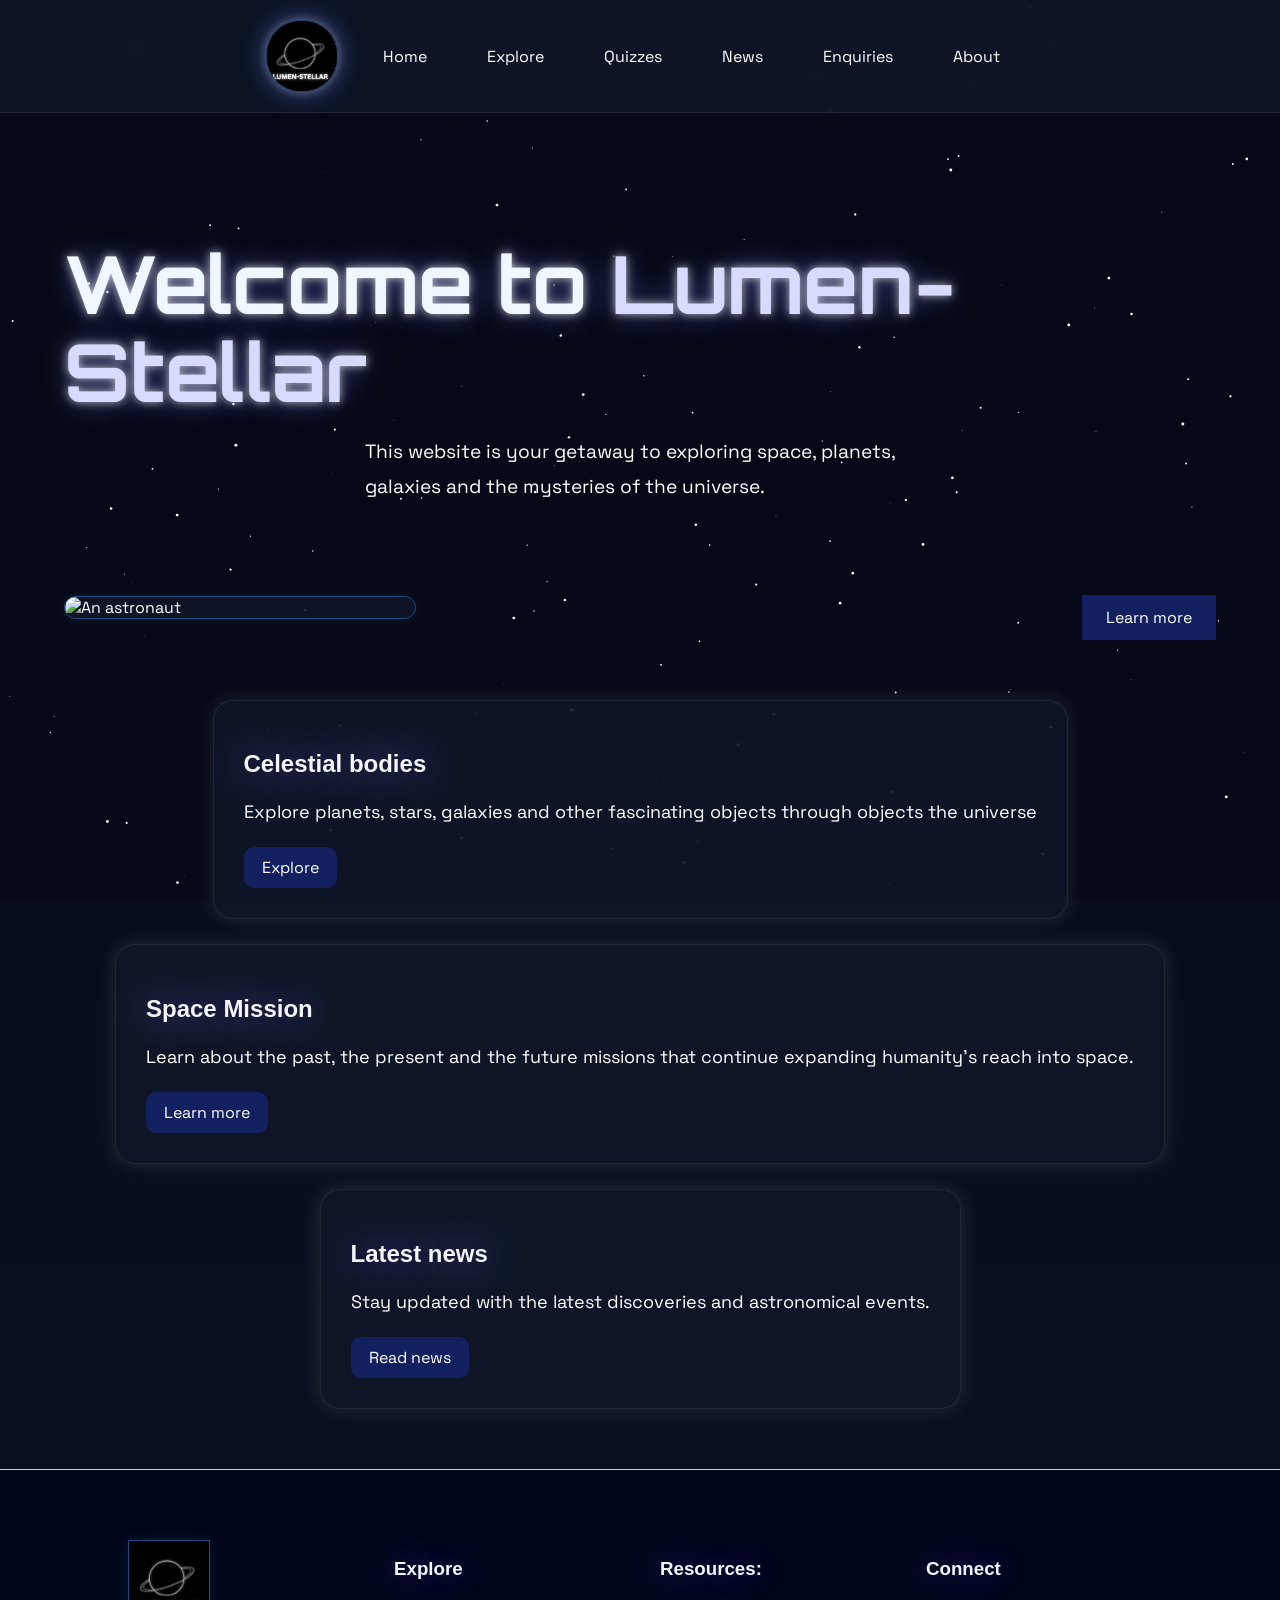
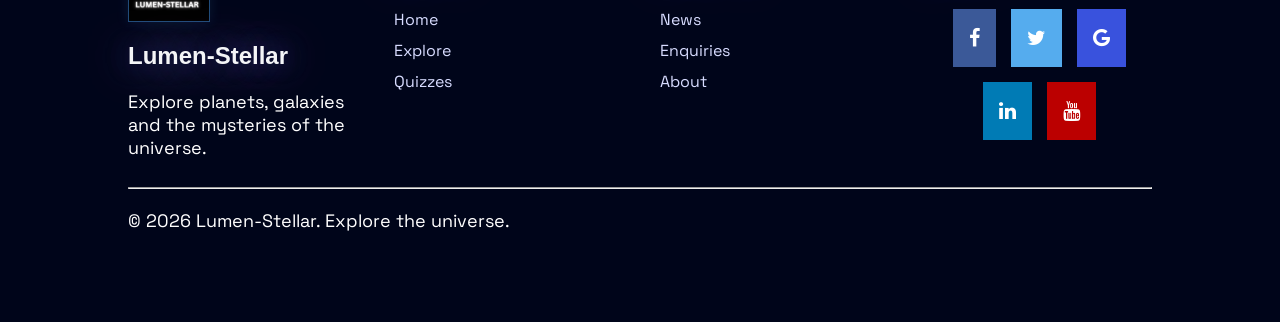
==== index.html @ 487e43a0 "Set index page for GitHub Pages" ====
<!DOCTYPE html>
<html lang="en">
<head>
  <meta charset="UTF-8">
  <meta name="viewport" content="width=device-width, initial-scale=1.0">
  <title>Space Hub</title>
    <!--SEO-->
  <meta name="description" content="Lumen Stellar is an educational astronomy website exploring galaxies, black holes, exoplanets, cosmology, astrobiology and the mysteries of the universe.">
  <meta name="keywords" content="astronomy, exoplanets, astrobiology, stars, universe, astrophysics, science education, space exploration">
  <meta name="author" content="Neo Lebea">
  <!--FOR SEARCH ENGINES-->
  <meta name="robots" content="index, follow"> 
  <!--SOCIAL MEDIA-->
  <meta property="og:title" content="Lumen Stellar">
  <meta property="og:description" content="Explore galaxies, stars, black holes, cosmology and the mysteries of the universe.">
  <meta property="og:type" content="website">
  <meta property="og:image" content="Images/LUMEN-STELLAR (1).png">
  <link rel="stylesheet" href="css.assets/infoscience.css">
  <link rel="preconnect" href="https://fonts.googleapis.com">
  <link rel="preconnect" href="https://fonts.gstatic.com crossorigin">
  <link rel="stylesheet"  href="https://fonts.googleapis.com/css2?family=Orbitron:wght@500;700&family=Space+Grotesk:wght@300;400;500;700&display=swap">
  <link rel="stylesheet" href="https://cdnjs.cloudflare.com/ajax/libs/font-awesome/4.7.0/css/font-awesome.min.css">
   <link rel="icon" type="image/png" href="Images/LUMEN-STELLAR (1).png">
</head>


<body>
  <!--ADDING STARS-->
  <canvas id="starsCanvas"></canvas>
   
<!--Navigation bar-->
  <nav>
    <div class="logo">
      <img src="Images/LUMEN-STELLAR (1).png" alt="logo">
    </div>

    <a href="index.html">Home</a>
    <a href="infoscience.html">Explore</a>
    <a href="quizzes.html">Quizzes</a>
    <a href="news.html">News</a>
    <a href="enquiries.html">Enquiries</a>
    <a href="about.html">About</a>
    
  </nav>
  <main>
    <!--WRAPPING THE HERO SECTION-->
    <div class="container2">
    <section class="hero">
      <div class="herotext">
  <h1>Welcome to <span>Lumen-Stellar</span></h1>

  <p>This website is your getaway to exploring space, 
    planets, galaxies and the mysteries of the universe.</p>
  </div>
  <div class="heroimage">
  <img src = "images/Hero-shot NASA.jpg" alt  = "An astronaut" >

  </div>

  <a href="infoscience.html" class="learnbutton">Learn more</a>

   
    </section>

<!--Grouping my work--> 
 <section class="feature-cards">
   <div class="feature-card">
    <h2>Celestial bodies</h2>
    <p>
      Explore planets, stars, galaxies and other fascinating 
      objects through objects the universe
    </p>
    <a href="infoscience.html">Explore</a>
   </div>

   <div class="feature-card">
    <h2>Space Mission</h2>
    <p>
      Learn about the past, the present and the future missions that 
      continue expanding humanity's reach into space.
    </p>
    <a href="news.html">Learn more</a>
   </div>

   <div class="feature-card">
    <h2>Latest news</h2>
    <p>
      Stay updated with the latest discoveries 
      and astronomical events.
    </p>
    <a href="news.html">Read news</a>
   </div>

 </section>
<!--THE BUTTONS END HERE!-->

</main>

    <footer>
      <div class="footer-grid">
        <div class="footer-brand">
          <img src="Images/LUMEN-STELLAR (1).png" alt="logo">
          <h2>Lumen-Stellar</h2>
          <p>
            Explore planets, galaxies and the mysteries of the universe.
          </p>
        </div>
        <div class="footer-links">
          <h3>Explore</h3>
            <a href="index.html">Home</a>
            <a href="infoscience.html">Explore</a>
            <a href="quizzes.html">Quizzes</a>
        </div>

        <div class="footer-links" >
          <h3>Resources:</h3>
           <a href="news.html">News</a>
           <a href="enquiries.html">Enquiries</a>
           <a href="about.html">About</a>
        </div>

        <div class="footer-links">
         <h3>Connect</h3>
         <div class="iconbar">
           <a href="#" class="facebook"><i class="fa fa-facebook"></i></a>
           <a href="#" class="twitter"><i class="fa fa-twitter"></i></a>
           <a href="#" class="google"><i class="fa fa-google"></i></a>
           <a href="#" class="linkedin"><i class="fa fa-linkedin"></i></a>
           <a href="#" class="youtube"><i class="fa fa-youtube"></i></a>
         </div>
        </div>
      </div>
      <hr>
    <p class="copyright">© 2026 Lumen-Stellar. Explore the universe.</p>
  </footer>

<!--ADDING THE JAVASCRIPT FOR THE STARS-->
<script>
const canvas = document.getElementById("starsCanvas");
const ctx = canvas.getContext("2d");

canvas.width = window.innerWidth;
canvas.height = window.innerHeight;

let stars = [];

const STAR_COUNT = 200;

//CREATING THE STARS
 for (let i = 0;i < STAR_COUNT; i++) {
  stars.push({
    x:Math.random()* canvas.width,
    y:Math.random()*canvas.height,
    radius:Math.random()*1.5,
    speed:Math.random()*0.5 + 0.2
  })
 }
 function animate(){
  ctx.clearRect(0,0, canvas.width, canvas.height);

  ctx.fillStyle = "white";

  for (let i = 0; i < stars.length;i++){
    let s = stars[i];

    ctx.beginPath();
    ctx.arc(s.x,s.y, s.radius,0, Math.PI * 2);
    ctx.fill();


 s.y += s.speed;
  if (s.y > canvas.height) {
    s.y = 0;
    s.x = Math.random() * canvas.width;
  } 
} 
 requestAnimationFrame(animate);
}
 animate();
 //
 window.addEventListener("resize", () => {
  canvas.width = window.innerWidth;
  canvas.height = window.innerHeight;
 });
</script> 
</body>
</html>
---- css.assets/infoscience.css ----
body {
  background-color: #050816;
  background-image: linear-gradient(180deg, #050816, #091224);
  color: white;
  margin: 0;
  padding: 0;
  font-family:'Space Grotesk', sans-serif;
}
.logo img{
  width:70px;
  height: 70px;
  border-radius: 48%;
  object-fit: cover;
  box-shadow: 0 0 10px rgba(255,255,255,0.3),
  0 0 25px rgba(120,140,255,0.5);

}
/*fOR THE QUIZ*/
/*title*/
.quiz-hero{
  max-width: 1100px;
  margin: 2.5rem auto;
  padding: 1.6rem;
  text-align: center;
}
.quiz-hero h1{
  font-size: 2.4rem;
  margin: 0 0 0.4rem;
}
.quiz-hero p{
 margin: 0;
 color: var(--muted-2);
}

 /*the wrapper*/
 .quiz-section{
  padding: 1.5rem 1rem 3rem;
 }

 .quiz-wrapper{
  max-width: 820px;
  margin: 1.2rem auto 2rem;
  padding: 2rem;
  background: var(--wrapper-bg);
  border-radius: 14px;
  box-shadow: 0 12px 40px rgba(0, 0, 0, 0.65);
  border:1 px solid var(--glass-border);
 }

 /*meta line*/
 .quiz-meta{
  color: rgba(255, 255, 255, 0.6);
  font-size: 0.9rem;
  margin-bottom: 1rem;
 }

 /*Inner card*/
 .quiz-card{
  background: var(--card-bg);
  padding: 2rem;
  border-radius: 10px;
  border: 1px solid rgba(255, 255, 255, 0.02);
 }
 
 /*question*/
 .quiz-question{
  color: var(--muted);
  font-size: 1.25rem;
  margin: 0 0 1rem;
  font-weight: 600;
 }

 /*Options*/
 .options{
  list-style:none;
  padding: 0;
  margin: 0 0 1.2rem;
 }
 .options li{
  margin: 0.6rem 0;
 }

 .options label{
  color: rgba(255,255,255,0.9);
  cursor: pointer;
  font-size: 1rem;
 }

 .options input[type = "radio"]{
  margin-right: 0.7rem;
  accent-color: var(--accent);
 }
 /*Button*/
 .quiz-actions{
  display: flex;
  justify-content: space-between;
  gap: 1rem;
  align-items: center;
  margin-top: 0.8rem;
 }
.btn{
  padding: 0.6rem 1rem;
  border-radius: 8px;
  border: none;
  cursor: pointer;
  font-weight: 600;
}
.btn-secondary{
  background: transparent;
  color: rgba(255, 255, 255, 0.9);
  padding: 0.5rem 0.9rem;


}


/*For my images to fit the any type of screen*/
img{
  max-width: 100%;
  height: auto;
  display: block;

}
html, body{
 overflow-x:hidden;
}

/*For my paragraphs(p)*/
p{
 margin:20px auto;
 font-family: "Space Grotesk", sans-serif;
 font-size: large;
}


/*For my unordered lists and ordered lists*/
ul{
 width:80%;
 padding:4px;
 background-color:rgba(15, 23, 41, 0.9);
 margin:20px auto;
 font-family: "Space Grotesk", sans-serif;
 font-size: large;
}

li{
  margin:20px auto;
 font-family: "Space Grotesk", sans-serif;
 font-size: large;
}

ol{
 width:80%;
 padding:4px;
 background-color:rgba(15, 23, 41, 0.9);
 margin:20px auto;
 font-family: Arial, Helvetica, sans-serif;
 font-size: large; 
}
nav{
  padding:20px;
  display: flex;
  justify-content: center;
  align-items: center;
  background-color:rgba(15, 23, 41, 0.9);
  gap: 30px;
  position: sticky;
  top: 0;
  z-index: 1000;
  backdrop-filter: blur(10px);
  border-bottom: 1px solid rgba(255,255,255,0.08);
  flex-wrap: wrap;
}

/*for my navigation bar*/
nav a {
  color:white;
  text-decoration: none;
  padding: 10px 15px;
 
}

nav a:hover{
  background-color: #e2e2ec;
  color: #000;
}
/*for my big headings*/
h1{
  color:aliceblue;
  text-shadow: 0 0 10px #050c46, 0 0 20px #ae9dca;
  font-size: 50px;
  font-family: sans-serif;
}

h2 {
  color: #f4f5f7;  
  text-shadow:0 0 20px #050c46, 0 0 40px #ae9dca ;
  font:large;
  font-family: sans-serif;
}

h3{

  color: aliceblue;
  text-shadow:0 0 20px #050c46, 0 0 40px #a388d1 ;
  font: large;
  font-family: sans-serif;
}

/*AMMENDING THE INFORSCIENCE PAGE*/
.top-section{
  display: flex;
  justify-content: space-between;
  align-items: center;
  gap: 40px;
  margin-bottom: 40px;
}
.text-block{
  max-width: 600px;
}
.dropdown{
  width: 89%;
  margin-bottom: 12px;
}
/*for my images*/
img { 
 background-color: rgba(15, 23, 41, 0.9);
 border:1px solid #214c7a;
 box-shadow: 0 0 12px rgba(90, 185, 255, 0.12);
}

/*for my dropdowns by the infoscience page*/
 details {
 width:75%;
 padding:12px;
 background-color: rgba(15, 23, 41, 0.9);
 border:1px solid #214c7a;
 border-radius: 14px;
 margin:20px auto;
 box-shadow: 0 0 12px rgba(90, 185, 255, 0.12);
 font-family: Arial, Helvetica, sans-serif;
 transition: 0.3 ease;
}
/*tHE HOVER EFFECTS*/
details:hover{
transform: translate(-2px);
box-shadow: 0 0 22px rgba(90, 185, 255, 0.35);
}

/*For my image by the infoscience page*/
.hero{
  display: flex;
  justify-content: space-between;
  align-items: center;
  gap: 50px;
  padding-top: 60px;
  flex-wrap: wrap;
  max-width: 1200px;
  margin: auto;
}
.herotext h1{
  font-size: 5rem;
  line-height: 1.1;
  margin-bottom: 20px;
  font-family: 'Orbitron', sans-serif;
  text-shadow: 0 0 10px rgba(255,255,255,0.7), 0 0 30px rgba(130,140,255,0.5);
}
.herotext span{
 color: #d7dcff;
}
.herotext p{
  font-size: 1.2rem;
  max-width: 550px;
  line-height: 1.8;

}
.heroimage{
  flex: 1;
  min-width: 300px;
  position: relative;
}
.heroimage img {
 width: 350px;
 height: auto;
 border-radius: 20px;
}

.facts-section{
  display: flex;
  gap: 30px;
  padding: 40px;
  flex-wrap: wrap;
  align-items: stretch;
}
.feature-cards{
  display: flex;
  justify-content: center;
  gap: 25px;
  flex-wrap: wrap;
  margin: 60px 0;
}
.feature-card{
  width: 320 px;
  padding: 30px;
  border-radius: 20px;
  background: rgba(15, 23, 41, 0.9);
  border: 1px solid rgba(255, 255, 255, 0.08);
  box-shadow: 0 0 20px rgba(255, 255, 255, 0.12);
  transition: 0.3s;
}
.feature-card:hover{
  transform: translateY(-5px);
  box-shadow: 0 0 20px rgba(90, 185, 255, 0.25) ;
}
.feature-card h2{
  margin-bottom: 15px;
}
.feature-card p{
  margin-bottom: 20px;
  line-height: 1.6;
}
.feature-card a{
  display: inline-block;
  padding: 10px 18px;
  border-radius: 10px;
  background: #13205f;
  color: white;
  text-decoration: none;
}
.feature-card a:hover{
  background: #1b2b5a;
}
.container2{
  width: 90%;
  max-width: 1300px;
  margin: auto;
}
.learnbutton{
  display: inline-block;
  margin-top: 20px;
  padding: 12px 24px;
  background:#13205f;
  color: white;
  text-decoration: none;
}
.learnbutton:hover{
  background: #1b2b5a;
}
/*THE BUTTONS*/
.tab{
  display: flex;
  flex-direction: column;
  gap: 15px;
}
.tab button{
  background:#111c3d;
  color: white;
  border: none;
  padding: 15px;
  border-radius: 15px;
  cursor: pointer;
  transition: 0.3s;
}
.tab button:hover{
  background:#1b2b5a;
  transform: translate(-3px);
}

/*Footer*/
footer{
  background: #00051a;
  padding: 70px 10%;
  border-top: 1px solid rgba(255, 255, 255, 0.8);
}
.footer-grid{
  display: grid;
  grid-template-columns: repeat(auto-fit,minmax(220px,1fr));
  gap: 40px;
}
.footer-links{
  display: flex;
  flex-direction: column;
  gap: 10px;
}
.footer-brand img{
  width: 80px;
  margin-bottom: 15px;
}
.footer-links a{
  text-decoration: none;
  color: #d7dcff;

}
.footer-links a:hover{
  color: white;
}
.footer hr{
  margin: 40px 0;
  border: none;
  border-top: 1px solid rgba(255, 255, 255, 0.8);
}
footer h2{
  text-align: left;
}
/*TO MAKE SURE IT IS ALL RESPONSIVE*/
@media(max-width:768px){
.herotext h1{
  font-size: 2.5rem;
}
.hero{
  padding: 30px;
  flex-direction: column;
  text-align: center;
}
.facts-section{
  padding: 20px;
}
nav{
  flex-direction: column;
  gap: 10px;
}
.heroimage img{
 width: 100%;
 max-width: 350px;
 margin: auto;
}

}
  

/*ALL MY PSEUDOCLASSES*/
.specPic{
   margin:auto;
   display: block;
   max-width: 100%;
   height: auto;
 
}

.clock img{
 display: block;
 margin: 0 auto;
 max-width: 100%;
 height: auto;
}
.imgBigbang{
  text-align: left;
  max-width: 100%;
  height: auto;
  display: block;
}

.imgEarth{
  text-align: center;
  max-width: 100%;
  height: auto;
  display: block;
}

.imgOrange{
  text-align: left;
  max-width: 100%;
  height: auto;
  display: block;
}

.avatar{
  vertical-align: middle;
  width: 50px;
  height: 50px;
  border-radius: 50%;
}

/*MY PSEUDOCLASSES FOR SOCIALS ICONS*/
/*Style icon*/
.iconbar{
  display: flex;
  justify-content: center;
  flex-wrap: wrap;
  gap: 15px;
  align-items: center;
}
.iconbar a{
  display: block;
  text-align: center;
  padding: 16px;
  transition: all 0.3s ease;
  color: white;
  font-size: 20px;
}
/*Styling them in color*/
.iconbar a:hover{
 background-color: #000;
}
.facebook{
  background: #3B5998;
  color: white;
}
.twitter{
  background: #55ACEE;
  color: white;
}
.google{
  background: #3952dd;
  color: white;
}
.linkedin{
  background: #007bb5;
  color: white;
}
.youtube{
  background:#bb0000;
  color: white;
}

/*2 columns for the members profile*/
.column{
  float: left;
  width: 33.3%;
  margin-bottom: 16px;
  padding: 0 8px;
}
/*adding shadows for effect*/
.card{
  box-shadow:  0 4px 8px 0 rgba(0, 0, 0, 0.2);
}

.container{
  padding: 0 16px;
}
/*Clear floats*/
.container::after, .row::after{
  content: "";
  clear: both;
  display: table;
}
.title{
  display: ruby;
  color:aliceblue;
  text-shadow: 0 0 10px #050c46, 0 0 20px #ae9dca;
}
.button{
  border: #050816;
  outline:0;
  display: inline-block;
  padding: 8px;
  color: aliceblue;
  text-align: center;
  cursor: pointer;
  width: 100%;
}
.button:hover{
  background-color:#091224 ;
}
.box{
  display: flex;
  background-color: #091224;
}
.box div{
  background-color: #050816;
  margin: 10px;
  padding: 10px;
  font-size: 30px;
}

/*FOR THE STARS*/
#starsCanvas{
  position: fixed;
  top: 0;
  left: 0;
  width: 100%;
  height: 100%;
  z-index: -1;
  display: block;
  background: #050816;
}
body, main, nav {
  position: relative;
  z-index: 1;
}

.stars{
  position: fixed;
  top: 0;
  left: 0;
  width: 100%;
  height: 100%;
  background: black;
  z-index: -1;
}

.stars::after{
  content: "";
  position: absolute;
  width: 2px;
  height: 2px;
  background: transparent;
  box-shadow:
    20px 30px white,
    50px 80px white,
    120px 200px white,
    300px 400px white,
    500px 600px white,
    700px 100px white,
    900px 300px white,
    1100px 500px white,
    1300px 200px white,
    1500px 700px white,
    200px 900px white,
    400px 1000px white;
  animation: starsMove 120s linear infinite;
}

.stars::before {
  content: "";
  position: absolute;
  width: 3px;
  height: 3px;
  background: transparent;
  box-shadow:
  80px 120px white,
  250px 300px white,
   600px 450px white,
  1000px 700px white,
 1400px 900px white;
  animation: starsMove 200s linear  infinite;
  opacity: 0.7;
}

@keyframes starsMove {
  from { transform: translateY(0); }
  to { transform: translateY(-1000px); }
}

/*MODIFYING THE QUIZ SECTION USING A PSEUDOCLASS*/
.quiz-card{
  width: 80%;
  margin: 30px auto;
  padding: 25px;
  border-radius: 20px;
  background: rgb(15, 23, 41, 0.9);
  border: 1px solid rgba (255,255,255,0.08);
  box-shadow: 0 0 15px rgba(90, 185, 255, 0.12);
}
.quiz-card:hover{
  transform: translateY(-3px);
  transition: 0.3s;
}
.quiz-hero{
  text-align: center;
  margin: 40px 0;
}
.quiz-title{
  text-align: center;
  font-size: 3rem;
  margin-top: 40px;
}
.quiz-question{
  color: #d7dcff;
}
.challenge{
  width: 80%;
  text-align: center;
  padding: 25px;
  border-radius: 20px;
  margin: 30 px auto;
  border-radius: 20px;
  background: rgba(20, 20, 70, 0.9);
}
.newstitle{
  text-align: center;
  margin-top: 40px;
}
.newssubtitle{
  display: block;
  text-align: center;
  margin-bottom: 40px;
}
.newscontainer{
  width: 90%;
  max-width: 1200px;
  margin: auto;
  padding: 20px;
}
.newscard{
  background: rgba(15, 23, 41, 0.9);
  border: 1px solid rgba (255,255,255,0.08);
  border-radius: 20px;
  padding: 25px;
  margin-bottom: 25px;
  transition: 0.3s ease;
  box-shadow: 0 0 15px rgba(90, 185, 255, 0.12) ;
}
.newscard:hover{
  transform: translateY(-5px);
  box-shadow: 0 0 25px rgba(90, 185, 255, 0.25);
}
.newscard h3{
  display: block;
  margin-bottom: 15px;
  color: white;
}
.newscard p{
  margin: 0;
  line-height: 1.8;
}
.newsimg img{
 width: 100%;
 max-width: 350px;
 margin: auto;
}

/*TO MODIFY THE ABOUT PAGE*/
.aboutpage{
  width: 90%;
  max-width: 1200px;
  margin: 5% auto;
  padding: 5px;
  border-radius: 20px;
  background: rgba(15,23, 41, 0.6);
  border: 1px solid  rbga rgba(255,255,255,0.08);
  box-shadow:  0 0 20px rgba(90, 185, 255, 0.08);
  animation: fadeIn 0.6s ease-in;
}
 @keyframes fadeIn {
  from {
    opacity: 0;
    transform: translateY(20px);
  }
   to{
    opacity: 1;
    transform: translateY(0);
   }
 }
.aboutpage h2{
  text-align: center;
  margin-top: 0;
  margin-bottom: 10px;
  font-size: 2.5rem;
  letter-spacing: 1px;
}

/*HISTORY*/
.historycontainer{
  display: flex;
  gap: 50px;
  align-items: center;
  flex-wrap: wrap;
}
.historytext{
  flex: 1;
  min-width: 300px;
}
.historytext p{
  line-height: 1.8;
  font-size: 1.05rem;
  margin: 0;
  color: #d7dcff;
}
.historyimg{
  flex: 1;
  min-width: 300px;
  display: flex;
  justify-content: center;
}
.historytext img{
  width: 100%;
  max-width: 400px;
  height: auto;
  border-radius: 15px;
  transition: 0.3s ease;
}
.historytext img:hover{
  transform: scale(1.05);
  box-shadow: 0 0 30px rgba(90, 185, 255, 0.25);
}
/*VISION*/
.visioncontainer{
  display: grid;
  grid-template-columns: 1fr 1fr;
  gap: 30px;

}
.visionbox, .missionbox{
  padding: 30px;
  border-radius: 15px;
  background: rgba(20, 28, 60, 0.8);
  border: 1px solid rgba(120, 140, 255, 0.2);
  transition: 0.3s ease;
}
.visionbox h2, .missionbox h2{
 margin-top: 0;
 font-size: 1.8rem;
 margin-bottom: 20px;
}
.visionbox p, .missionbox p{
  margin: 0;
  line-height: 1.7;
  color: #d7dcff;
}
.team-container{
  display: grid;
  grid-template-columns: repeat(auto-fit, minmax(350px, 1fr));
  gap: 30px;
  margin-top: 30px;
}
.team-card{
  background: rgba(3, 9, 36, 0.9);
  border: 1px solid rgba(14, 24, 82, 0.2);
  border-radius: 18px;
  overflow: hidden;
  transition: 0.3s ease;
  box-shadow: 0 0 20px rgba(14, 24, 109, 0.973);
}
.team-card:hover{
  transform: translateY(-10px);
  box-shadow: 0 0 35px rgba(10, 21, 82, 0.993);
  border-color: rgba(3, 11, 58, 0.884);
}
.team-image{
  width: 100%;
  overflow: hidden;
  height: 300px;
  background: linear-gradient(135deg, rgba(120, 140, 255, 0.1), rgba(5, 3, 78, 0.1));
}
.team-image img{
  width: 100%;
  height: 100%;
  object-fit: cover;
  transition: 0.3s ease;
}
.team-card:hover .team-image img{
  transform: scale(1.08);
}
.team-info{
  padding: 30px;
}
.team-info h3{
  margin: 0 0 10px 0;
  font-size: 1.6rem;
  color:  #f4f5f7;
  text-shadow: 0 0 10px rgba(120, 140, 255, 0.3);
}
.team-title{
  color: #b19cd9;
  font-weight: bold;
  margin: 0 0 15px 0;
  font-size: 1.1rem;
}
.team-bio{
  color: #d7dcff;
  line-height: 1.6;
  margin: 0 0 15px 0;
  font-size: 0.95rem;
}
.team-email{
  color: #7a88d9;
  margin:  0 0 20px 0;
  font-size: 0.9rem;
  word-break: break-all;
}
.button{
 width: 100%;
 padding: 12px;
 background: linear-gradient(135deg, #13205f,#1b2b5a);
 color: white;
 border: none;
 border-radius: 10px;
 cursor: pointer;
 font-size: 1rem;
 font-weight: bold;
 transition: 0.3s ease;
 margin: 0;
}
.button:hover{
  background: linear-gradient(135deg,#1b2b5a ,#243d7a);
  transform: translateY(-2px);
  box-shadow: 0 5px 15px rgba(90, 185, 255, 0.3);
}
.members-avatars{
  display: flex;
  justify-content: center;
  align-items: center;
  gap: 20px;
  flex-wrap: wrap;
  margin-top: 30px;
}
.avatar{
  width: 70px;
  height: 70px;
  border-radius: 50%;
  border: 2px solid rgba(120, 140, 255, 0.3);
  transition: 0.3s ease;
  cursor: pointer;
}
.avatar:hover{
  transform: scale(1.15);
  border-color: rgba(120, 140, 255, 0.8);
  box-shadow: 0 0 20px rgba(90,185,255, 0.4);
}

/*FOR RESPONSIVE DESIGN*/
@media(max-width: 786px){
 .aboutpage{
  margin: 30px auto;
  padding: 25px;
 }

 .aboutpage h2{
  font-size: 1.8rem;
  margin-bottom: 25px;
 }

 .historycontainer{
  gap: 30px;
  flex-direction: column;
 }

 .visioncontainer{
  grid-template-columns: 1fr;
  gap: 25px;
 }
 .team-container{
  grid-template-columns: 1fr;
  gap: 30px;
 }
 .team-info{
  padding: 20px;
 }
 .members-avatars{
  gap: 15px;
 }
 .avatar{
  width:60px;
  height: 60px;
 }
}

@media(max-width: 480px){
 .aboutpage{
  margin: 20px auto;
  padding: 15px;
 }
 .aboutpage h2{
  font-size: 1.5rem;
  margin-bottom: 20px;
 }
 .historytext p{
  font-size: 0.95rem;
 }
 .team-info h3{
  font-size: 1.3rem;
 }
 .button{
  padding: 10px;
  font-size: 0.9rem;
 }
 .avatar{
  width: 50px;
  height: 50px;
 }
}
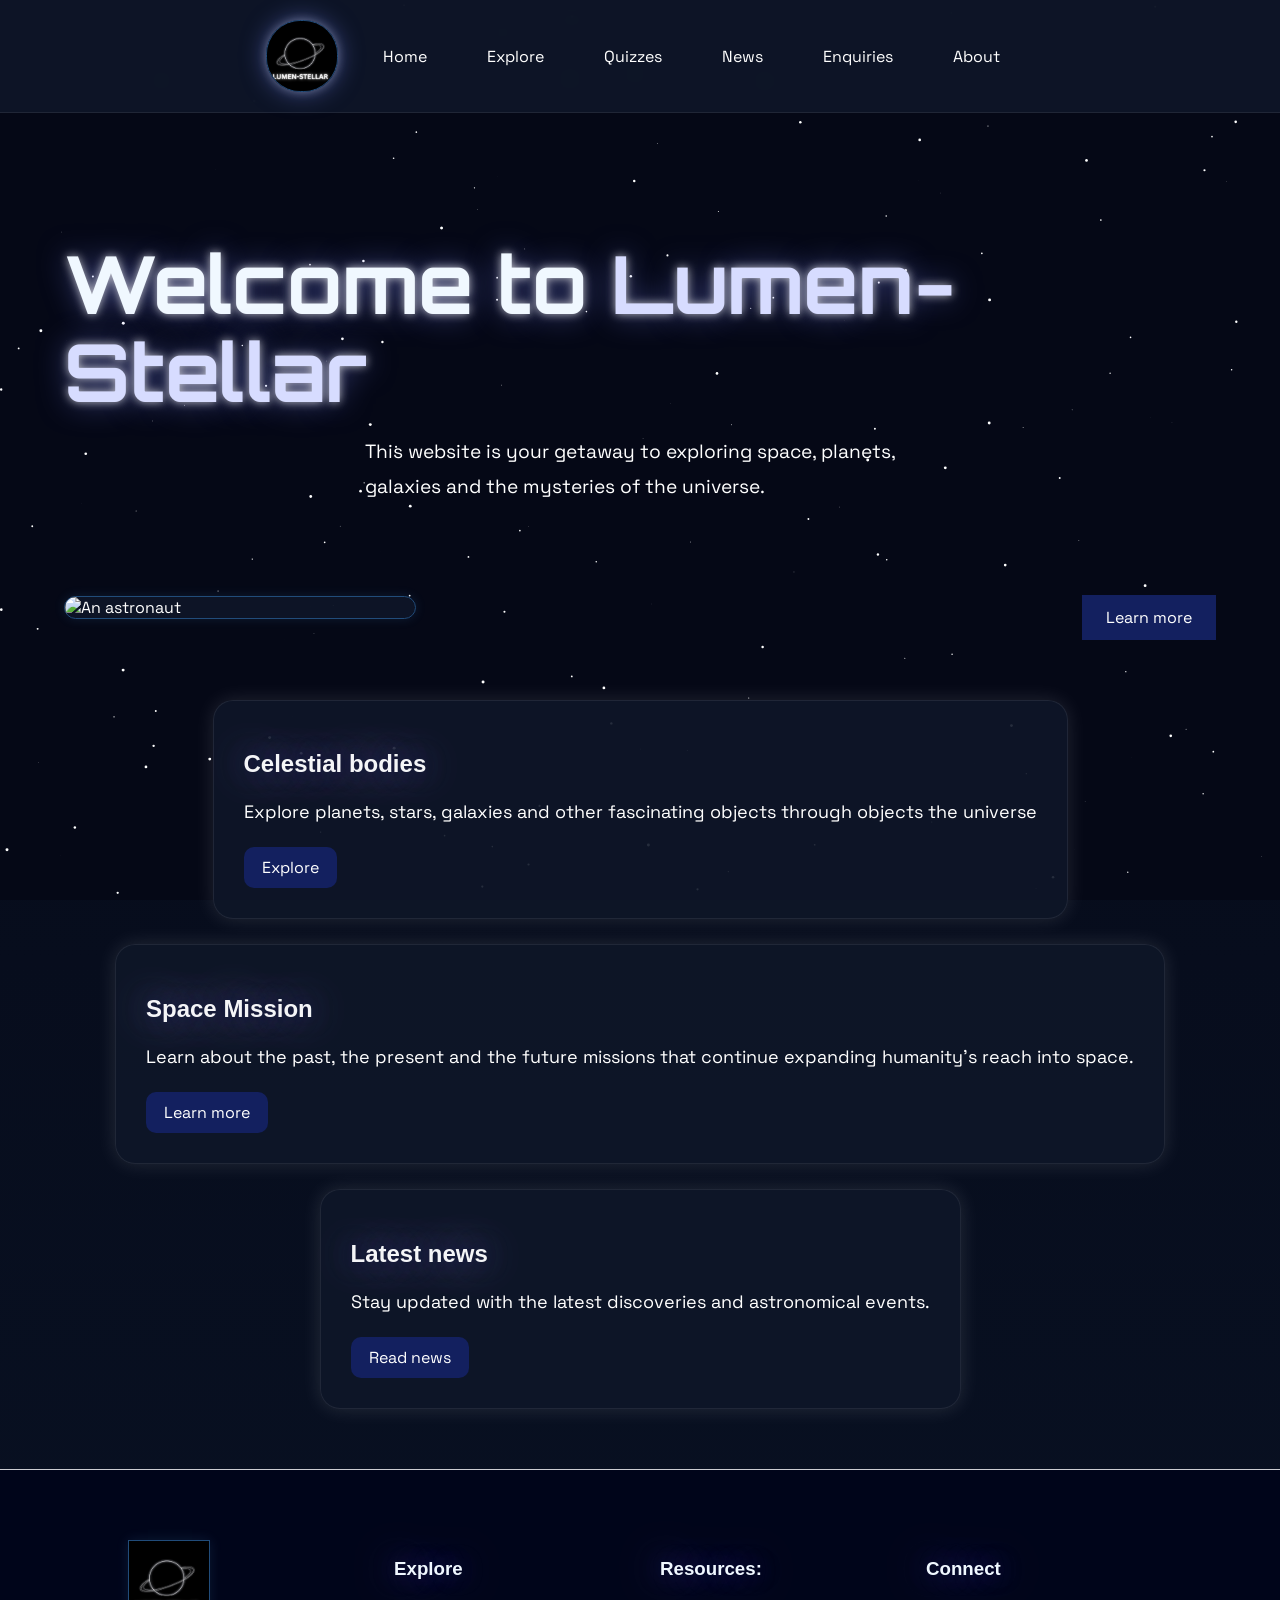
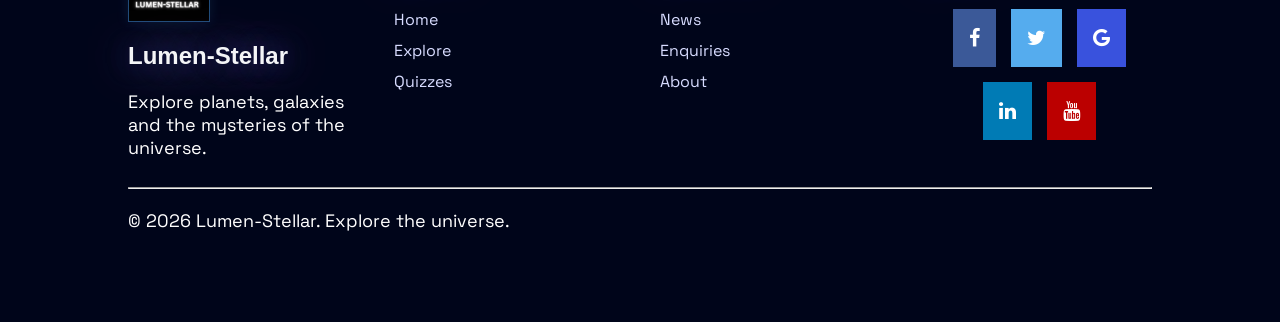
==== commit b7a2c5ce: "Set index page for GitHub Pages" ====
--- a/index.html
+++ b/index.html
@@ -14,7 +14,7 @@
   <meta property="og:title" content="Lumen Stellar">
   <meta property="og:description" content="Explore galaxies, stars, black holes, cosmology and the mysteries of the universe.">
   <meta property="og:type" content="website">
-  <meta property="og:image" content="Images/LUMEN-STELLAR (1).png">
+
   <link rel="stylesheet" href="css.assets/infoscience.css">
   <link rel="preconnect" href="https://fonts.googleapis.com">
   <link rel="preconnect" href="https://fonts.gstatic.com crossorigin">
@@ -53,7 +53,7 @@
     planets, galaxies and the mysteries of the universe.</p>
   </div>
   <div class="heroimage">
-  <img src = "images/Hero-shot NASA.jpg" alt  = "An astronaut" >
+  <img src = "images/Hero_shot_NASA.jpg" alt  = "An astronaut" >
 
   </div>
 
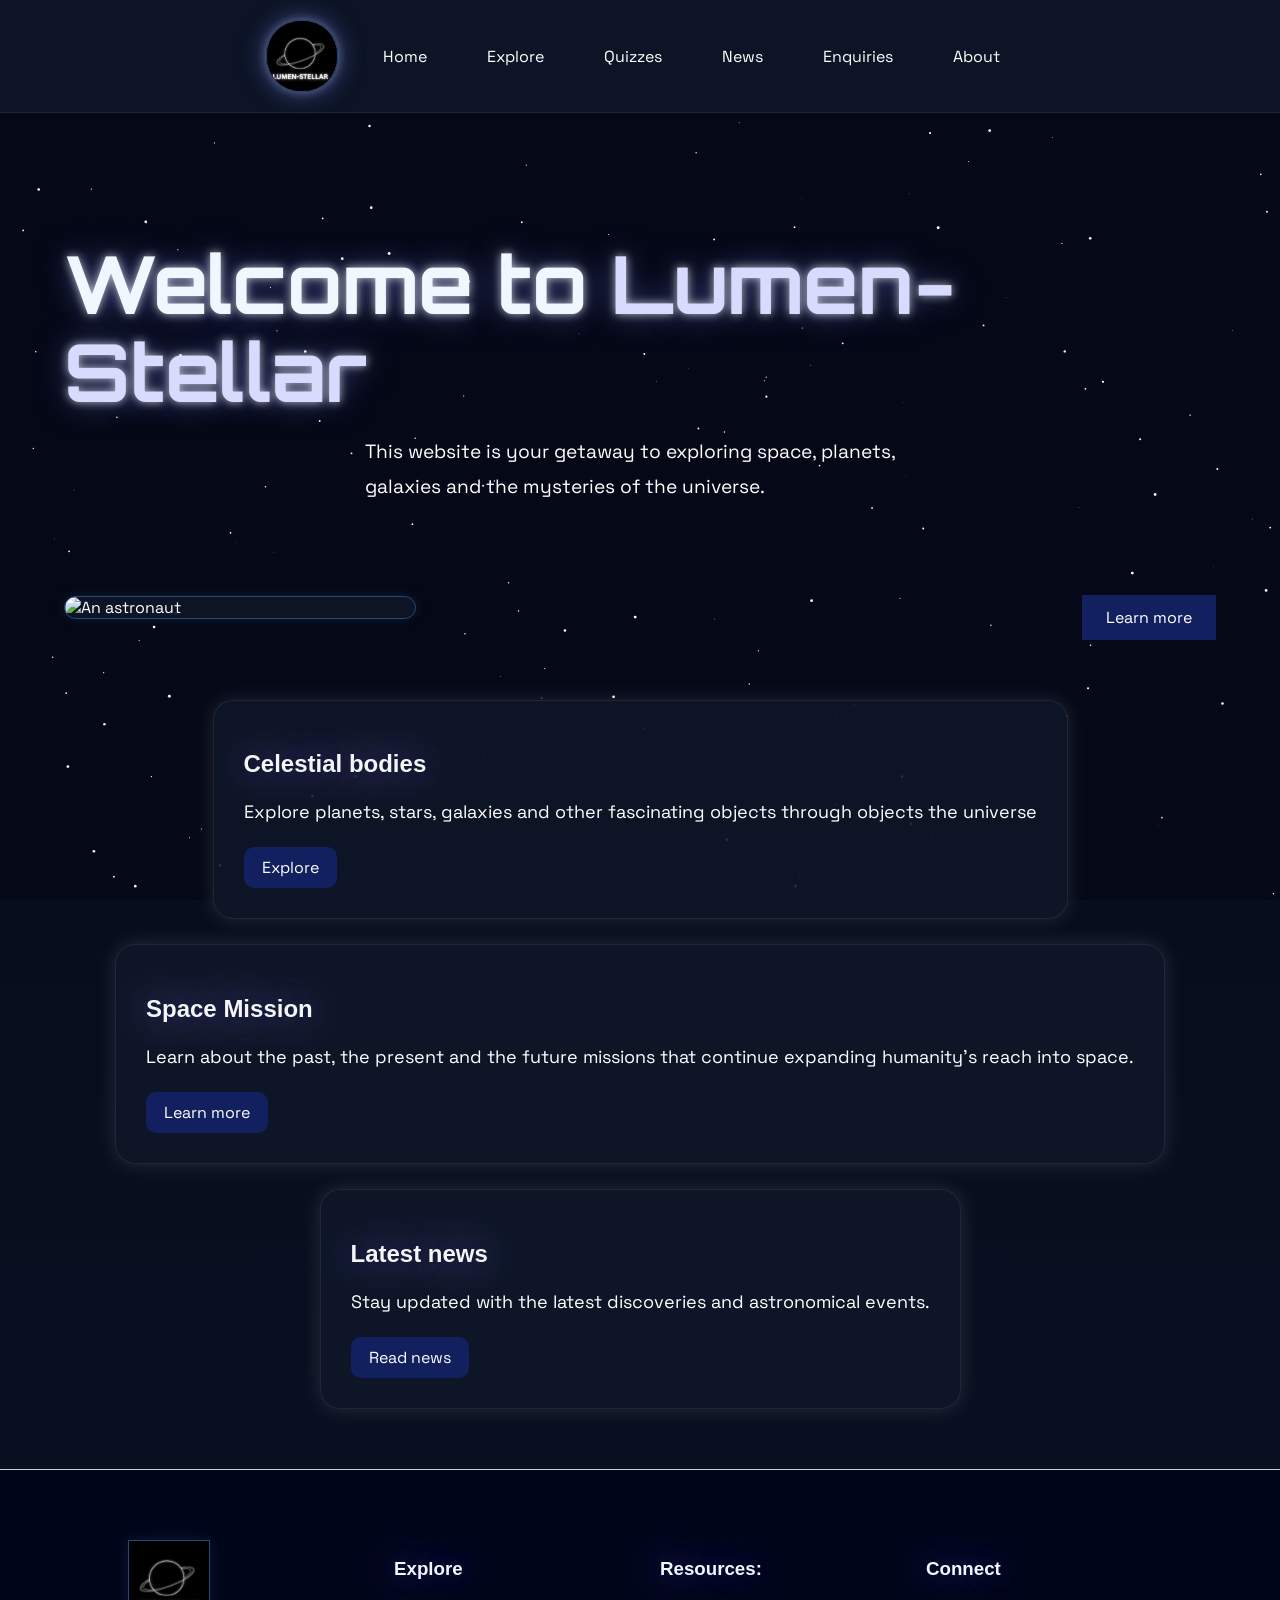
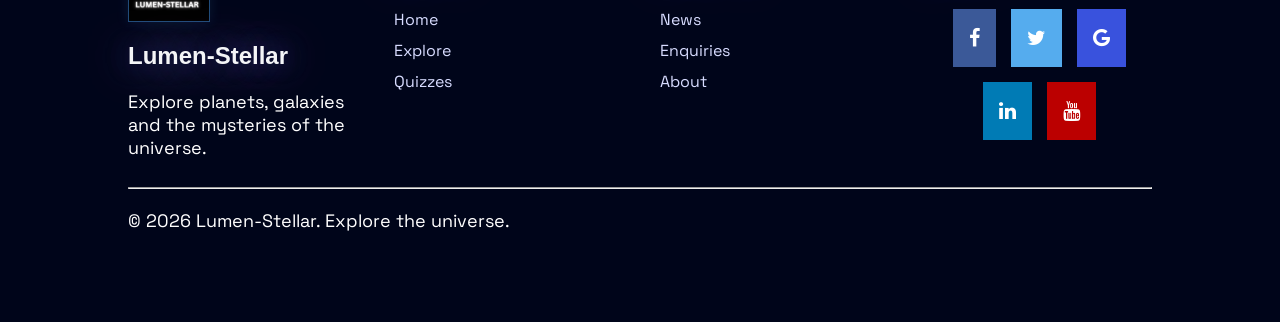
==== commit 6e2fba3e: "Set index page for GitHub Pages" ====
--- a/index.html
+++ b/index.html
@@ -54,7 +54,6 @@
   </div>
   <div class="heroimage">
   <img src = "images/Hero_shot_NASA.jpg" alt  = "An astronaut" >
-
   </div>
 
   <a href="infoscience.html" class="learnbutton">Learn more</a>
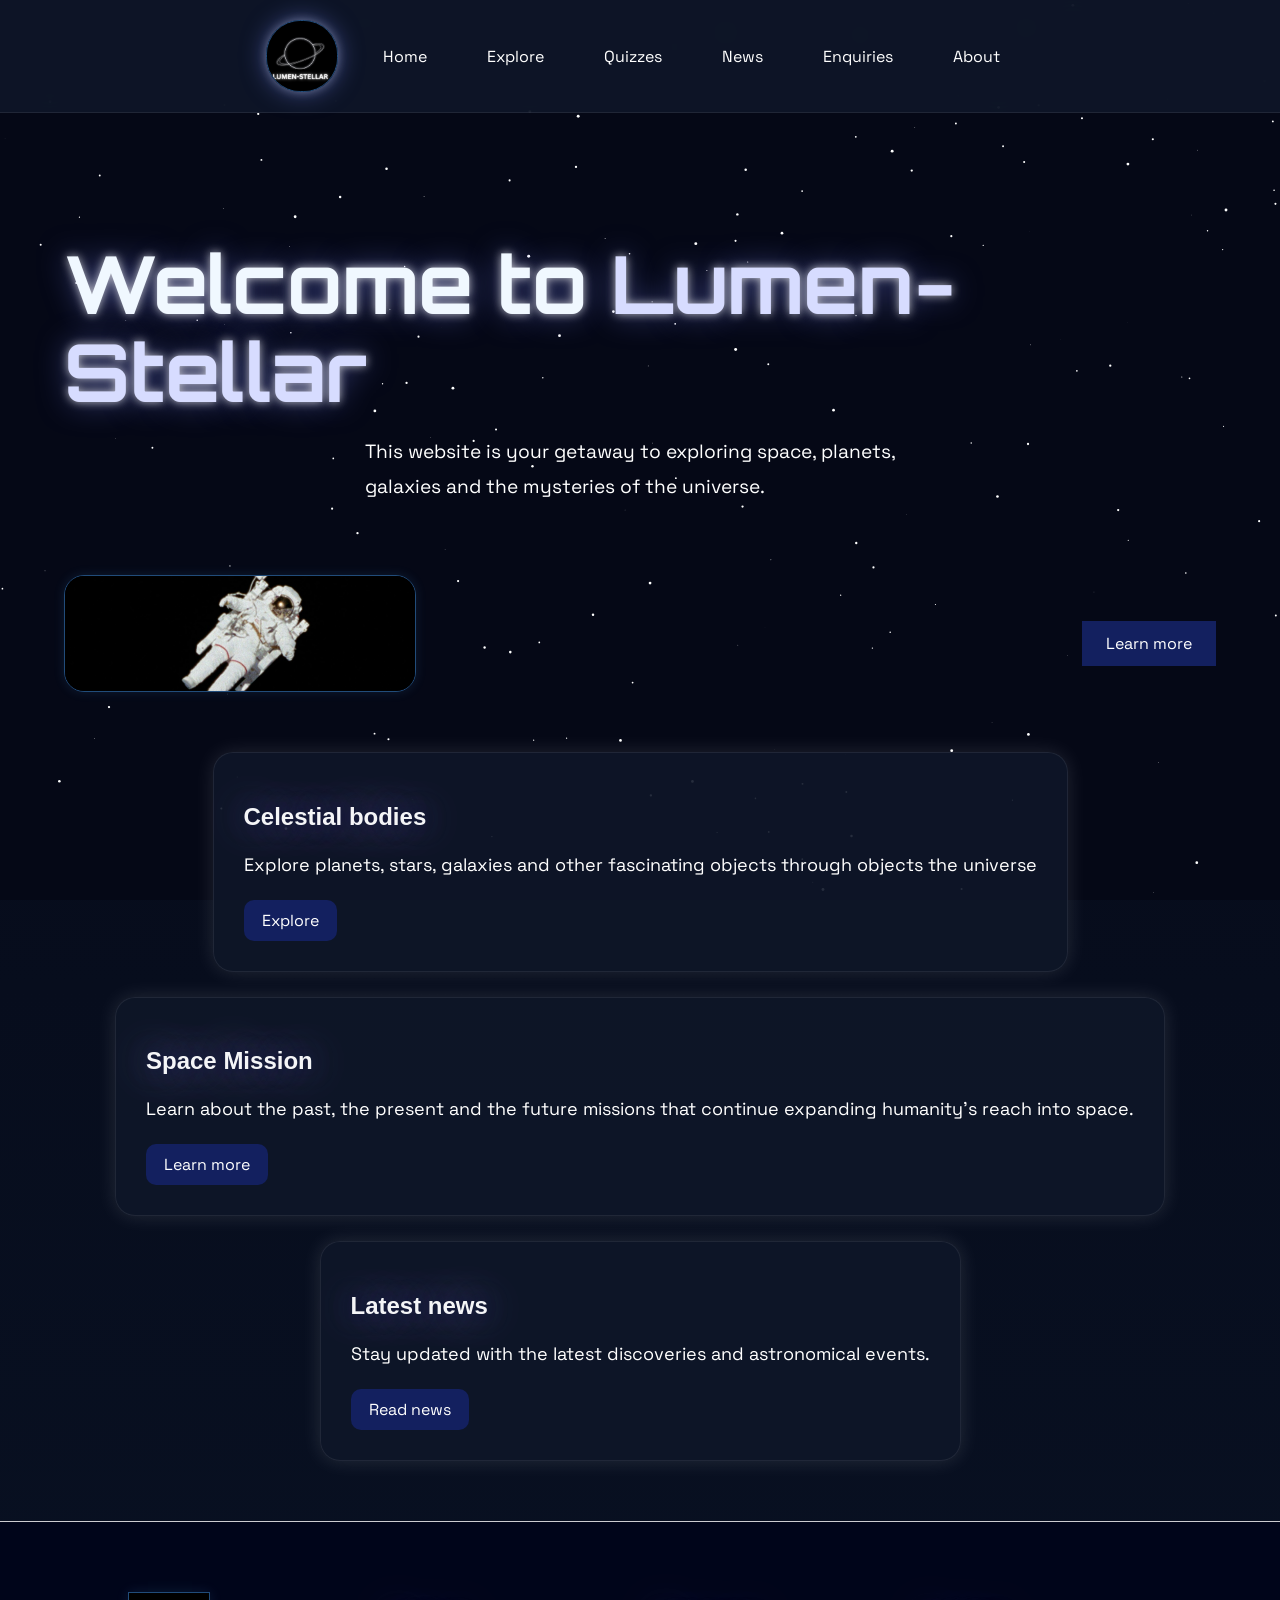
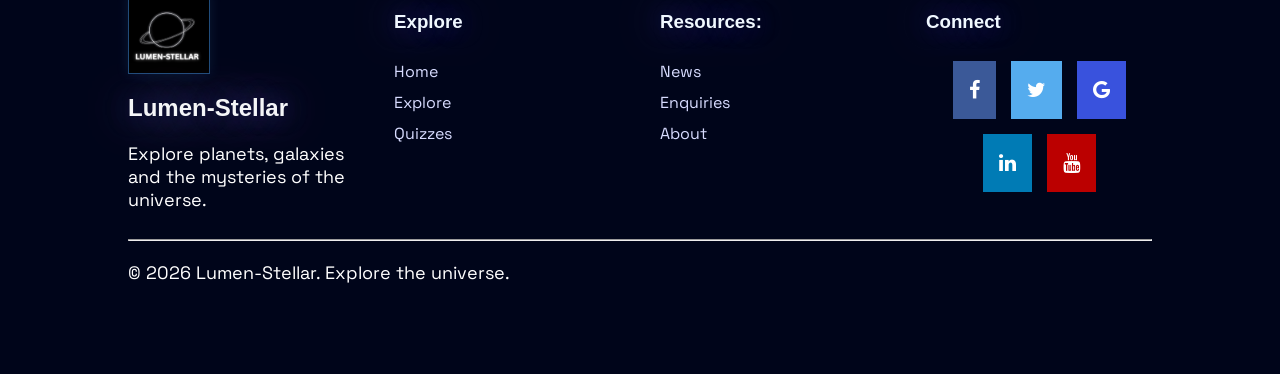
==== commit 15add68c: "Set index page for GitHub Pages" ====
--- a/index.html
+++ b/index.html
@@ -53,7 +53,7 @@
     planets, galaxies and the mysteries of the universe.</p>
   </div>
   <div class="heroimage">
-  <img src = "images/Hero_shot_NASA.jpg" alt  = "An astronaut" >
+  <img src = "Images/Hero_shot_NASA.jpg" alt  = "An astronaut" >
   </div>
 
   <a href="infoscience.html" class="learnbutton">Learn more</a>
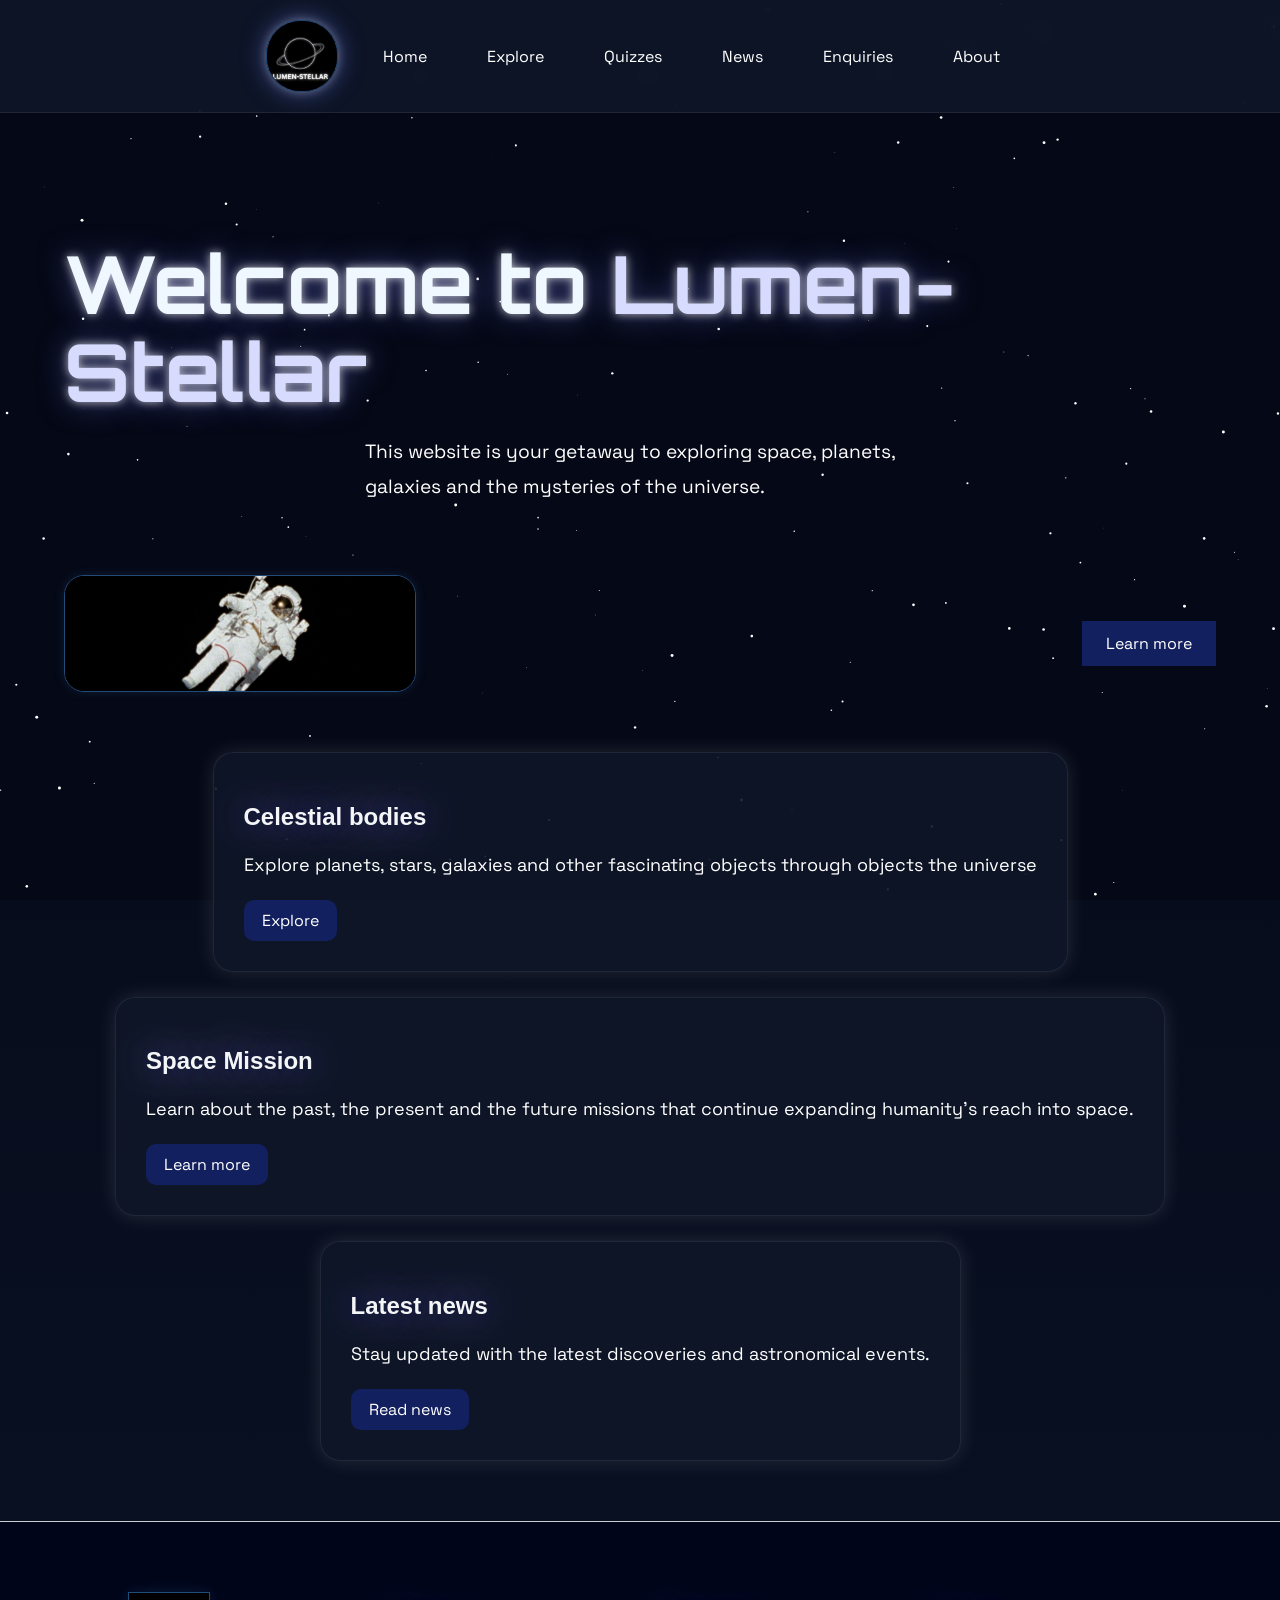
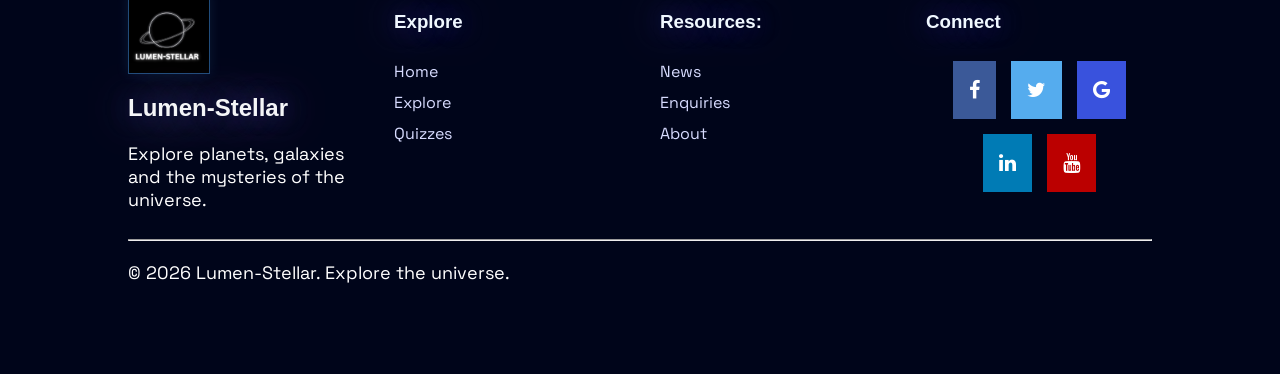
==== commit c16ae437: "Set index page for GitHub Pages" ====
--- a/index.html
+++ b/index.html
@@ -35,9 +35,9 @@
     </div>
 
     <a href="index.html">Home</a>
-    <a href="infoscience.html">Explore</a>
+    <a href="galactic_information.html">Explore</a>
     <a href="quizzes.html">Quizzes</a>
-    <a href="news.html">News</a>
+    <a href="space_news.html">News</a>
     <a href="enquiries.html">Enquiries</a>
     <a href="about.html">About</a>
     
@@ -107,13 +107,13 @@
         <div class="footer-links">
           <h3>Explore</h3>
             <a href="index.html">Home</a>
-            <a href="infoscience.html">Explore</a>
+            <a href="galactic_information.html">Explore</a>
             <a href="quizzes.html">Quizzes</a>
         </div>
 
         <div class="footer-links" >
           <h3>Resources:</h3>
-           <a href="news.html">News</a>
+           <a href="space_news.html">News</a>
            <a href="enquiries.html">Enquiries</a>
            <a href="about.html">About</a>
         </div>
--- a/css.assets/infoscience.css
+++ b/css.assets/infoscience.css
@@ -15,6 +15,21 @@
   box-shadow: 0 0 10px rgba(255,255,255,0.3),
   0 0 25px rgba(120,140,255,0.5);
 
+}
+.gallery{
+  display: grid;
+  grid-template-columns: repeat(auto-fit, minmax(250px, 1fr));
+  gap: 15px;
+  padding: 20px;
+  justify-items: center
+}
+.gallery-img{
+  width: 100%;
+  max-width: 250px;
+  height: 180px;
+  object-fit: cover;
+  border-radius: 10px;
+  display: block;
 }
 /*fOR THE QUIZ*/
 /*title*/
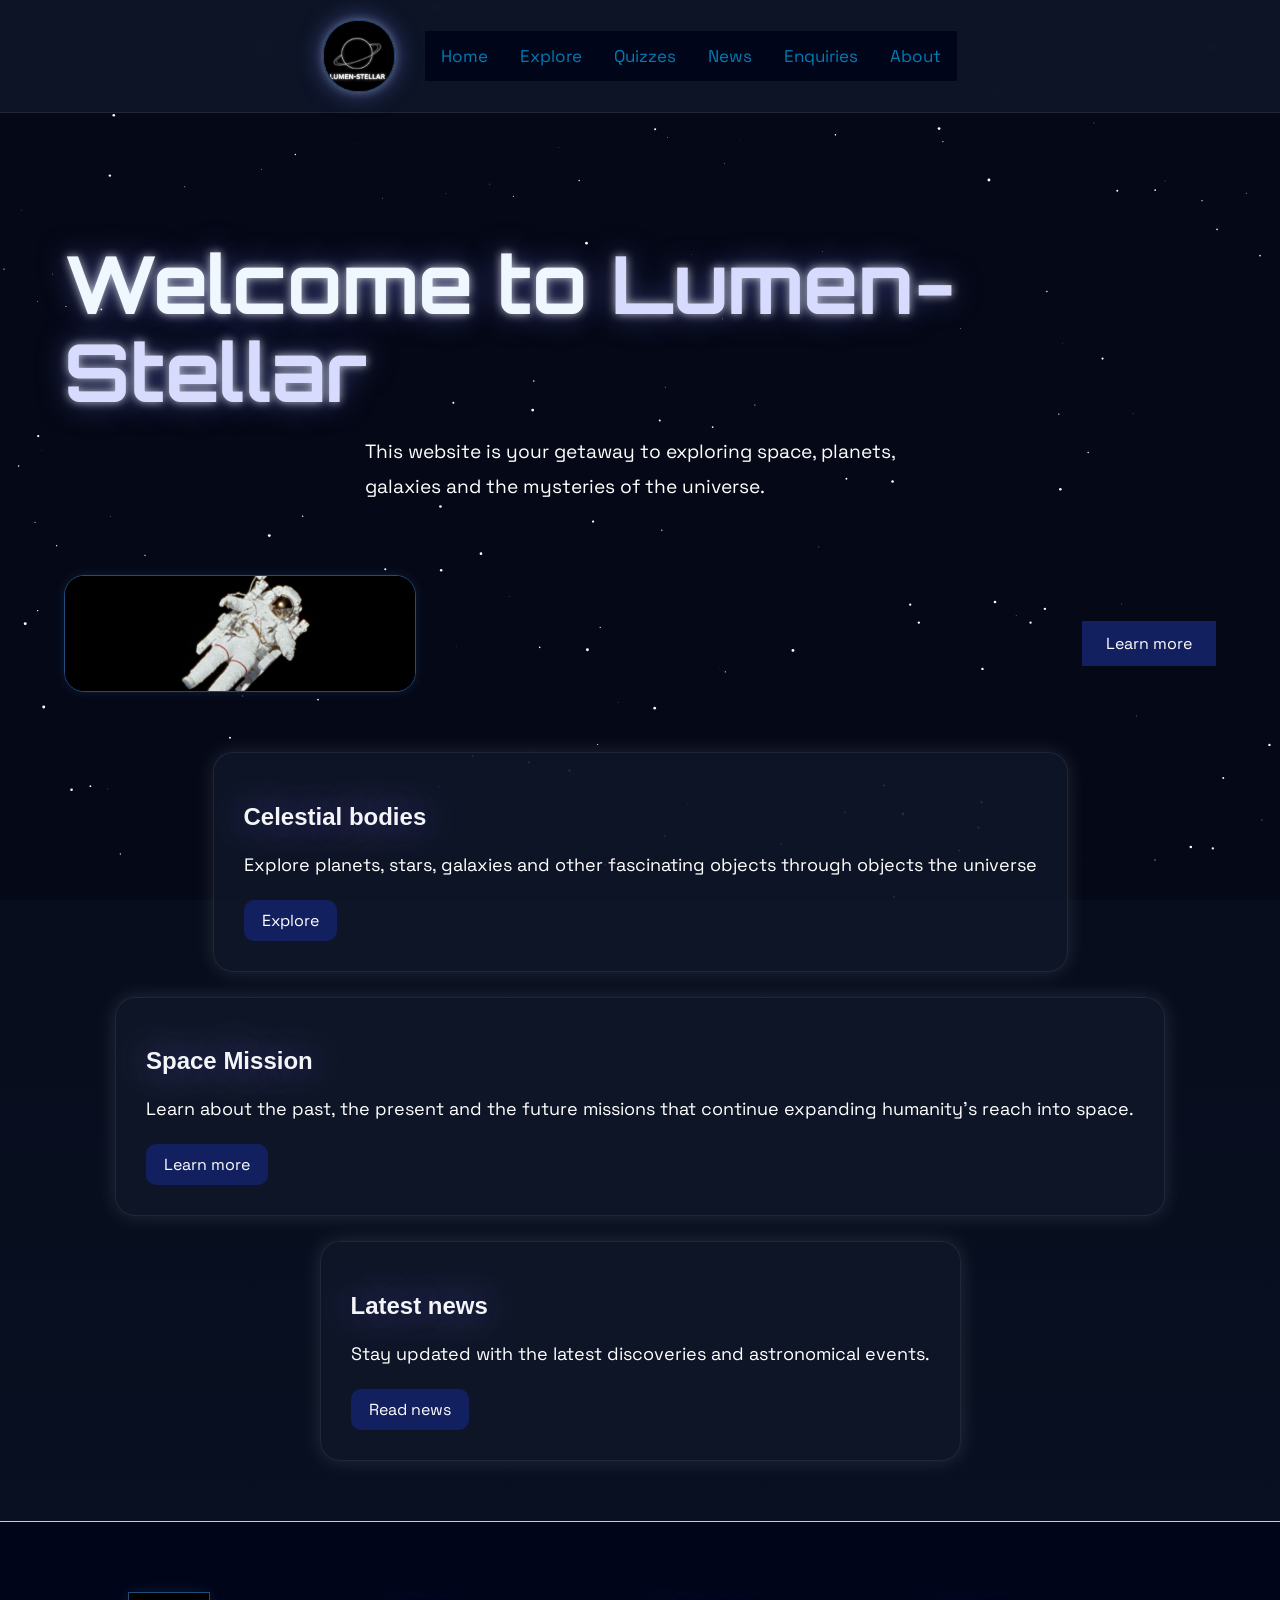
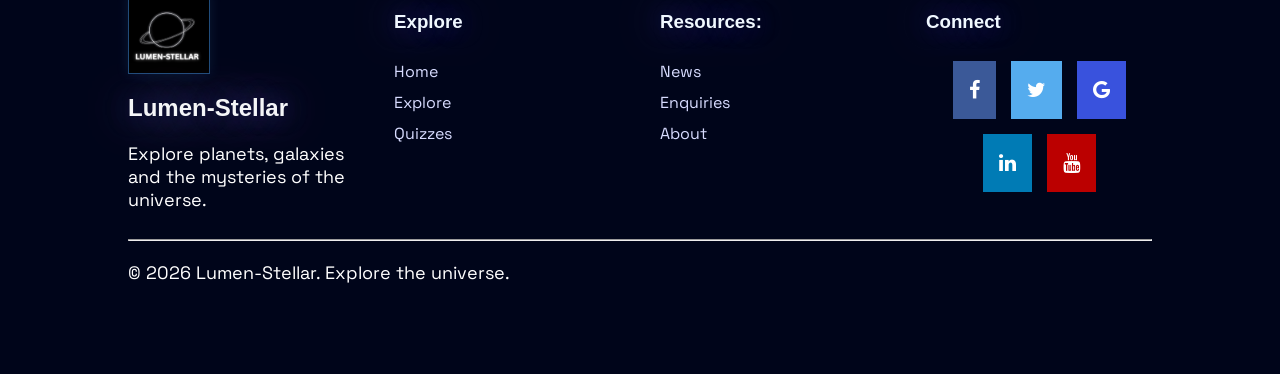
==== commit 5a527934: "Set index page for GitHub Pages" ====
--- a/index.html
+++ b/index.html
@@ -20,7 +20,8 @@
   <link rel="preconnect" href="https://fonts.gstatic.com crossorigin">
   <link rel="stylesheet"  href="https://fonts.googleapis.com/css2?family=Orbitron:wght@500;700&family=Space+Grotesk:wght@300;400;500;700&display=swap">
   <link rel="stylesheet" href="https://cdnjs.cloudflare.com/ajax/libs/font-awesome/4.7.0/css/font-awesome.min.css">
-   <link rel="icon" type="image/png" href="Images/LUMEN-STELLAR (1).png">
+  <link rel="icon" type="image/png" href="Images/LUMEN-STELLAR (1).png">
+ 
 </head>
 
 
@@ -34,12 +35,17 @@
       <img src="Images/LUMEN-STELLAR (1).png" alt="logo">
     </div>
 
+    <div class="topnav" id="myTopnav">
     <a href="index.html">Home</a>
     <a href="galactic_information.html">Explore</a>
     <a href="quizzes.html">Quizzes</a>
     <a href="space_news.html">News</a>
     <a href="enquiries.html">Enquiries</a>
     <a href="about.html">About</a>
+    <a href="javascript:void(0);" class="icon" onclick="myFunction()">
+    <i class ="fa fa-bars"></i>
+    </a>
+  </div>
     
   </nav>
   <main>
@@ -56,7 +62,7 @@
   <img src = "Images/Hero_shot_NASA.jpg" alt  = "An astronaut" >
   </div>
 
-  <a href="infoscience.html" class="learnbutton">Learn more</a>
+  <a href="galactic_information.html" class="learnbutton">Learn more</a>
 
    
     </section>
@@ -182,6 +188,8 @@
   canvas.height = window.innerHeight;
  });
 </script> 
+<script src="js.assets/responsivejava.js"></script>
+<script src="js.assets/responsivejava.js"></script>
 </body>
 </html>
   
--- a/css.assets/infoscience.css
+++ b/css.assets/infoscience.css
@@ -975,4 +975,76 @@
   width: 50px;
   height: 50px;
  }
+}
+
+/*CONTACT INFROMATION*/
+.contact-section{
+  max-width: 600px;
+  margin: 20px auto;
+  padding: 20px;
+  background: #bfcbe2;
+  border-radius: 16px;
+  font-family: Arial, sans-serif;
+}
+
+.contact-section p{
+  margin: 6px 0;
+  color: rgba(3, 9, 36, 0.9);
+}
+
+.contact-section h2{
+  margin-bottom: 10px;
+  color: #00051a;
+}
+
+/*for the responsive nav*/
+.topnav{
+  background-color: #00051a;
+  overflow: hidden;
+}
+
+.topnav a{
+  float: left;
+  display: block;
+  color: #007bb5;
+  text-align: center;
+  padding: 14px 16px;
+  text-decoration: none;
+  font-size: 17px;
+}
+
+.topnav a:hover{
+  background-color: #00051a;
+  color: #55ACEE;
+}
+.topnava.active{
+  background-color: #050c46;
+  color: wheat;
+}
+.topnav .icon{
+ display: none;
+}
+
+/*ADDING MEDIA QUERIES*/
+@media screen and (max-width: 600px) {
+  .topnav a:not(:first-child) {display: none;}
+  .topnav a.icon {
+    float: right;
+    display: block;
+}
+}
+
+@media screen and (max-width: 600px) {
+  .topnav.responsive {position: relative;}
+  .topnav.responsive a.icon {
+    position: absolute;
+    right: 0;
+    top: 0;
+  }
+
+.topnav.responsive a {
+    float: none;
+    display: block;
+    text-align: left;
+  }
 }
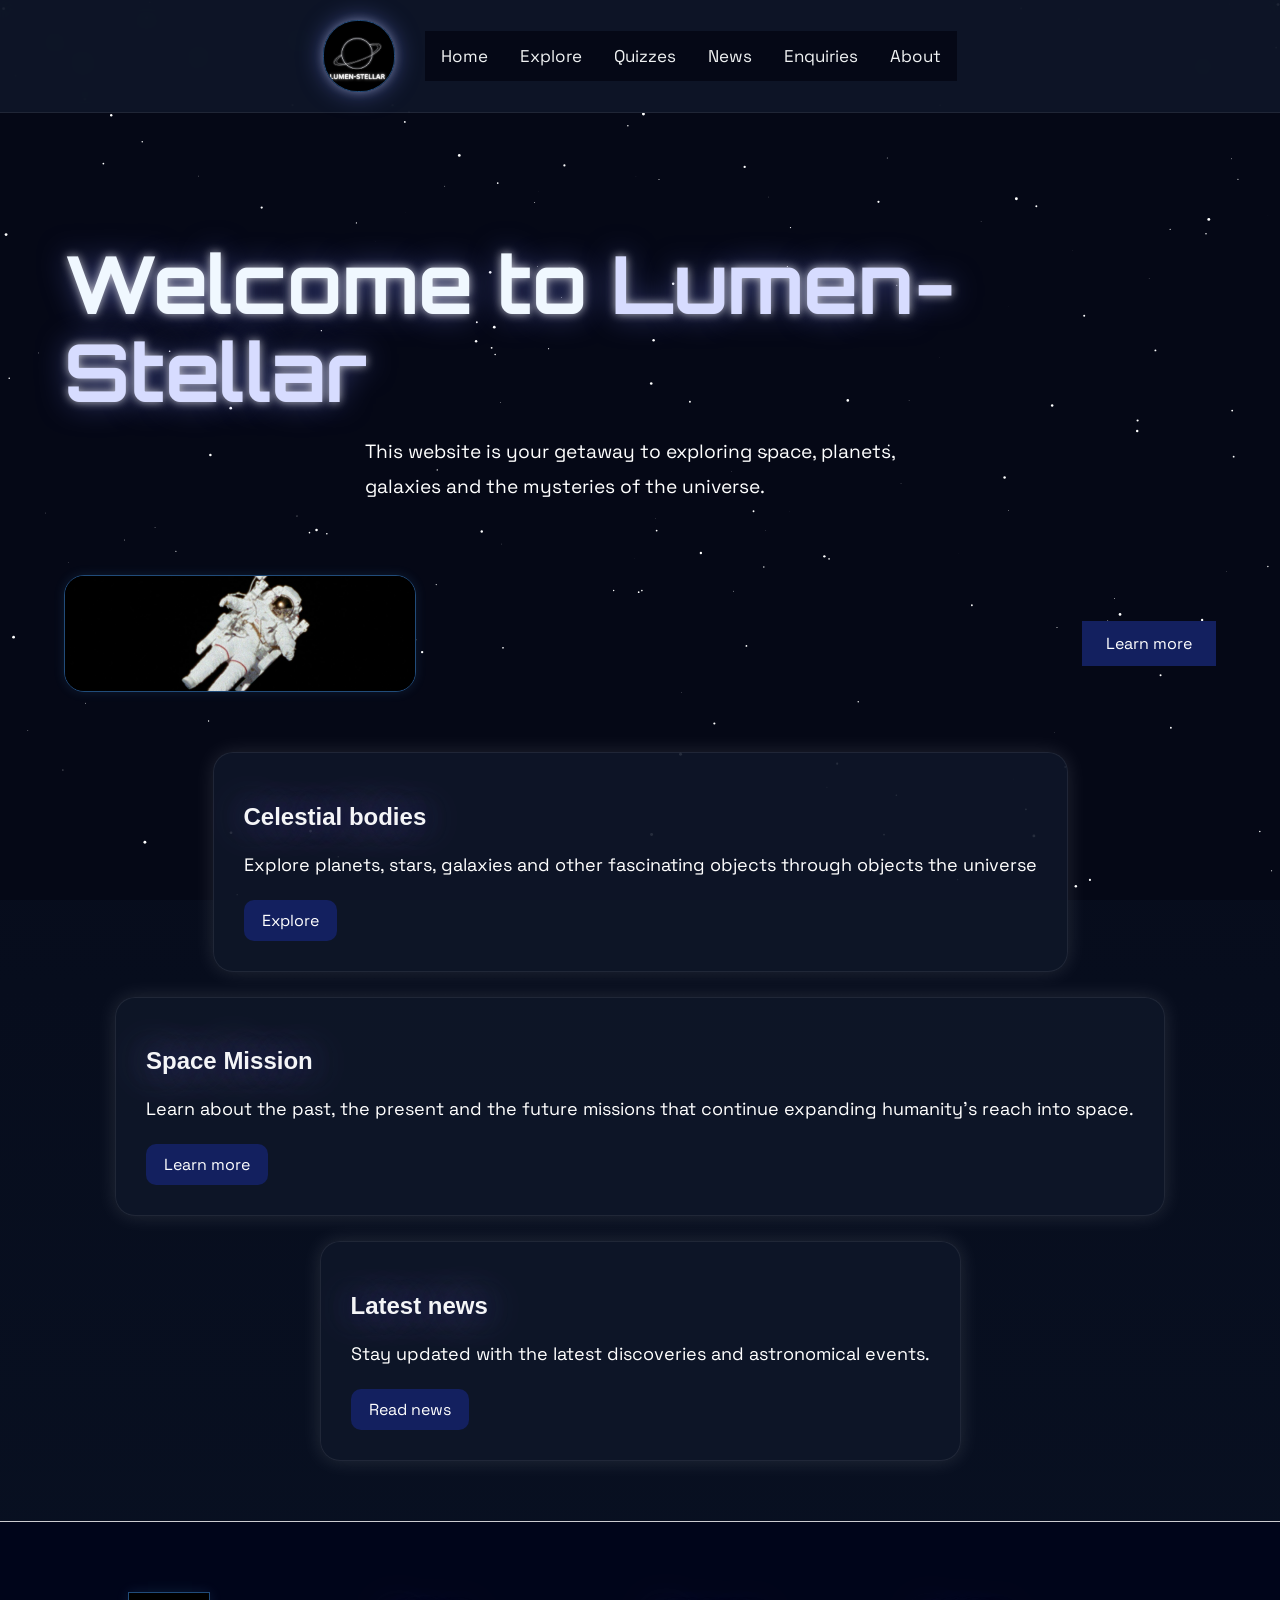
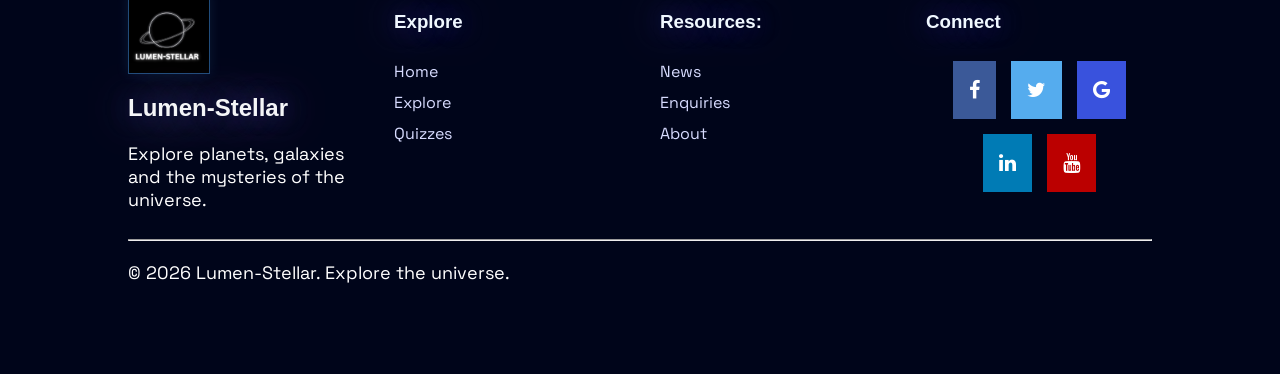
==== commit 6d2474a9: "Set index pages for GitHub Pages" ====
--- a/index.html
+++ b/index.html
@@ -3,7 +3,7 @@
 <head>
   <meta charset="UTF-8">
   <meta name="viewport" content="width=device-width, initial-scale=1.0">
-  <title>Space Hub</title>
+  <title>Space Hub | Space science, Cosmology and Astronomy | Lumen-Stellar</title>
     <!--SEO-->
   <meta name="description" content="Lumen Stellar is an educational astronomy website exploring galaxies, black holes, exoplanets, cosmology, astrobiology and the mysteries of the universe.">
   <meta name="keywords" content="astronomy, exoplanets, astrobiology, stars, universe, astrophysics, science education, space exploration">
@@ -189,7 +189,6 @@
  });
 </script> 
 <script src="js.assets/responsivejava.js"></script>
-<script src="js.assets/responsivejava.js"></script>
 </body>
 </html>
   
--- a/css.assets/infoscience.css
+++ b/css.assets/infoscience.css
@@ -999,14 +999,14 @@
 
 /*for the responsive nav*/
 .topnav{
-  background-color: #00051a;
+  background-color: #050816;
   overflow: hidden;
 }
 
 .topnav a{
   float: left;
   display: block;
-  color: #007bb5;
+  color: #f0f2f3;
   text-align: center;
   padding: 14px 16px;
   text-decoration: none;
@@ -1014,11 +1014,11 @@
 }
 
 .topnav a:hover{
-  background-color: #00051a;
-  color: #55ACEE;
+  background-color: #091224;
+  color: #b2b3c2;
 }
 .topnava.active{
-  background-color: #050c46;
+  background-color: bisque;
   color: wheat;
 }
 .topnav .icon{
@@ -1047,4 +1047,48 @@
     display: block;
     text-align: left;
   }
+}
+.space-form-container{
+  background: #050816;
+  border: 1px solid #4a4a4a;
+  border-radius: 8px;
+  padding: 25px;
+  max-width: 400px;
+  margin: 20 px auto;
+  color: #ffffff;
+  font-family: Arial, sans-serif;
+  box-shadow: 0 0 15px rgba(74, 74, 226, 0.3);
+}
+ .form-group input{
+  width: 100%;
+  padding: 10px;
+  border: 1px solid #334155;
+  border-radius:  4px;
+  background: #0f172a;
+  color: white;
+  box-sizing: border-box;
+ }
+
+.form-group input:focus{
+  outline: none;
+  border-color: #38bdf8;
+}
+button{
+  width: 100%;
+  padding: 12px;
+  background: #2563eb;
+  color: wheat;
+  border: none;
+  border-radius: 4px;
+  cursor: pointer;
+  font-weight: bold;
+  transition: background 0.2s ease;
+}
+
+button:hover{
+  background:#1d4ed8;
+}
+#formSuccessMessage{
+  text-align: center;
+  color: #4ade80;
 }
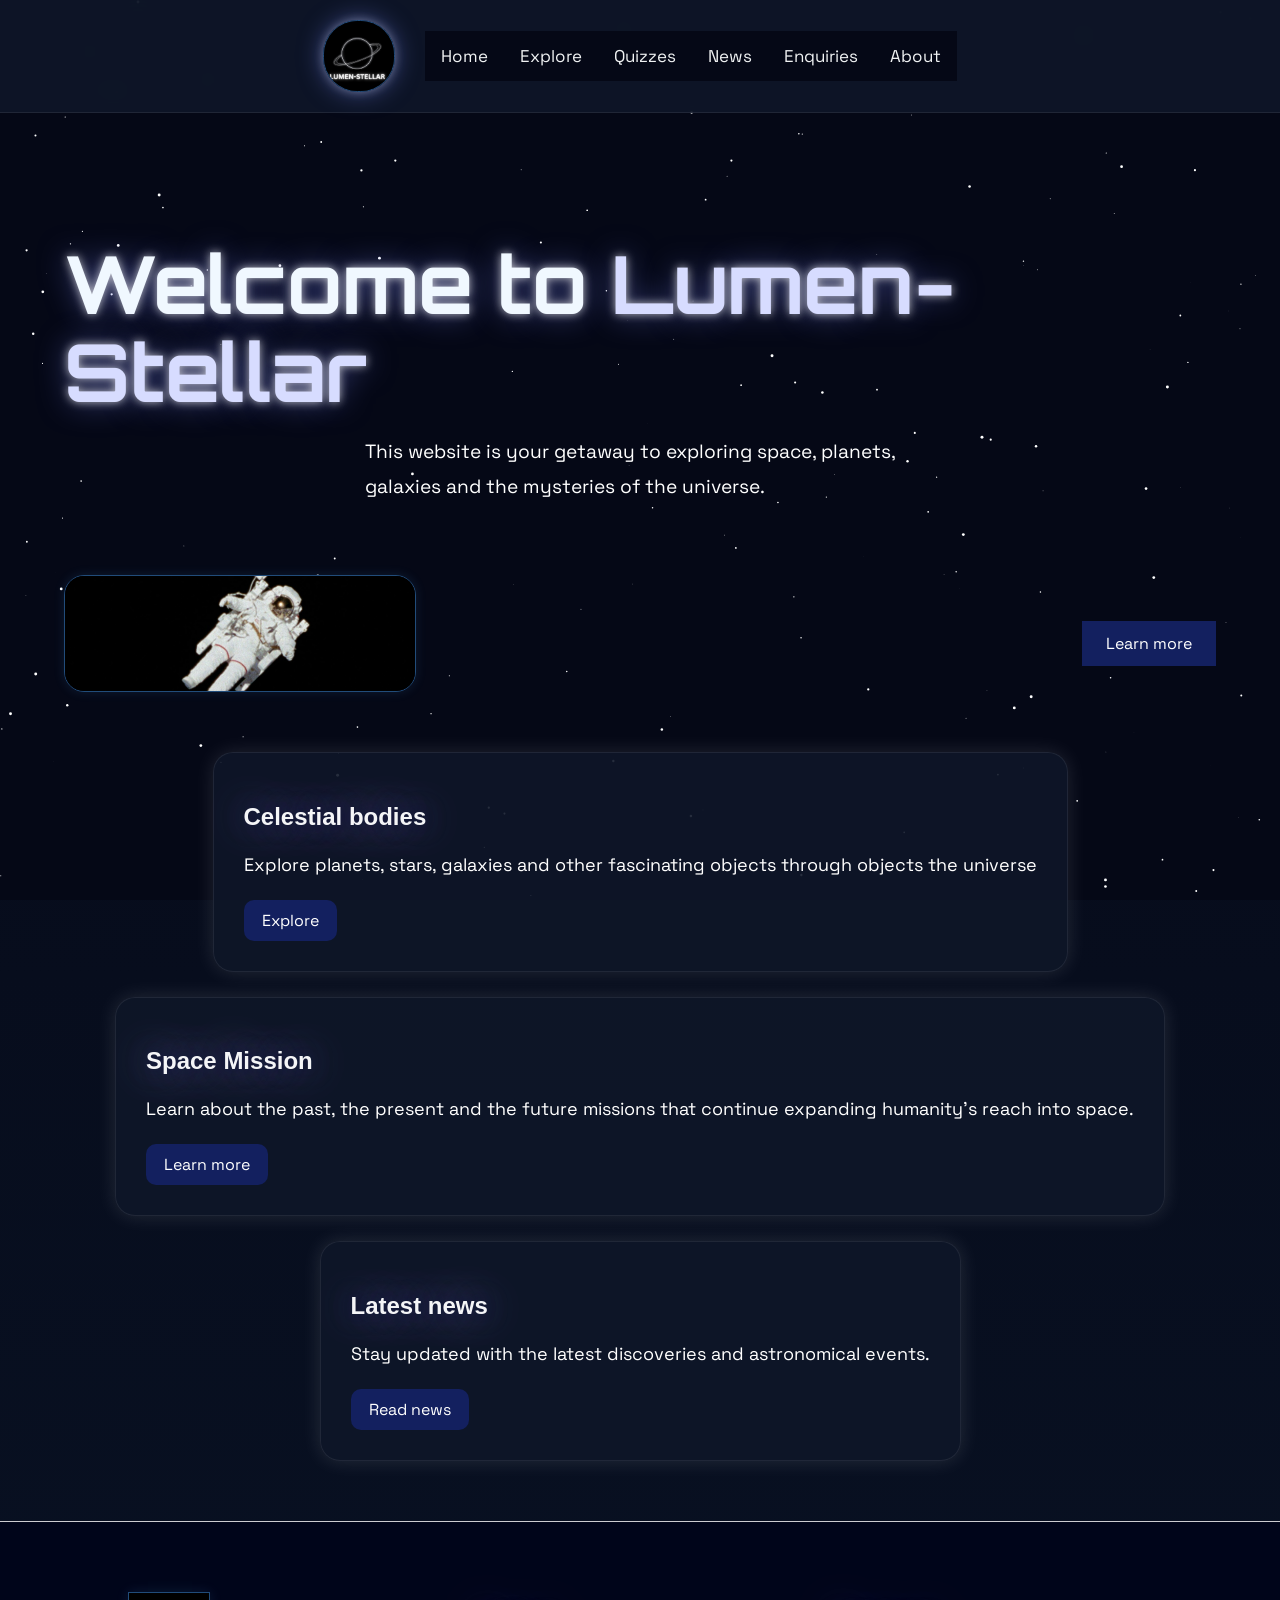
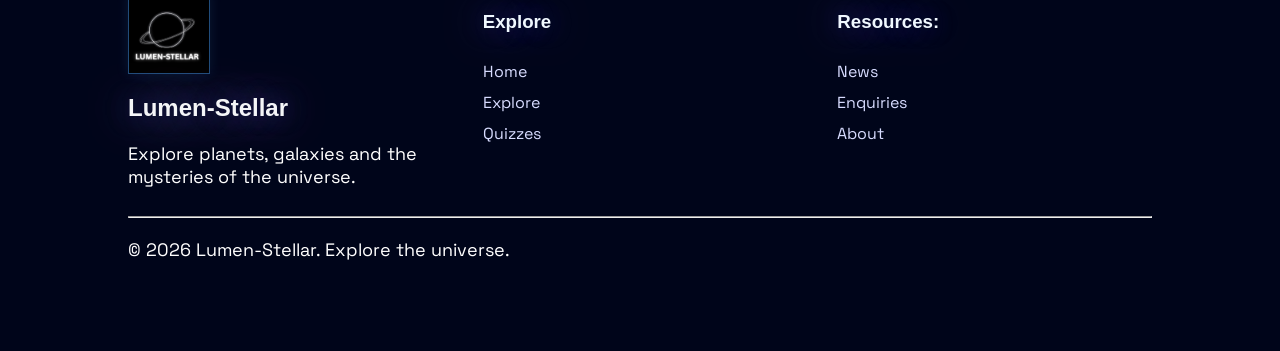
==== commit ef3d305c: "Set index pages for GitHub Pages" ====
--- a/index.html
+++ b/index.html
@@ -20,7 +20,7 @@
   <link rel="preconnect" href="https://fonts.gstatic.com crossorigin">
   <link rel="stylesheet"  href="https://fonts.googleapis.com/css2?family=Orbitron:wght@500;700&family=Space+Grotesk:wght@300;400;500;700&display=swap">
   <link rel="stylesheet" href="https://cdnjs.cloudflare.com/ajax/libs/font-awesome/4.7.0/css/font-awesome.min.css">
-  <link rel="icon" type="image/png" href="Images/LUMEN-STELLAR (1).png">
+  <link rel="icon" type="image/png" href="Images/LUMEN-STELLAR.png">
  
 </head>
 
@@ -32,7 +32,7 @@
 <!--Navigation bar-->
   <nav>
     <div class="logo">
-      <img src="Images/LUMEN-STELLAR (1).png" alt="logo">
+      <img src="Images/LUMEN-STELLAR.png" alt="logo">
     </div>
 
     <div class="topnav" id="myTopnav">
@@ -104,7 +104,7 @@
     <footer>
       <div class="footer-grid">
         <div class="footer-brand">
-          <img src="Images/LUMEN-STELLAR (1).png" alt="logo">
+          <img src="Images/LUMEN-STELLAR.png" alt="logo">
           <h2>Lumen-Stellar</h2>
           <p>
             Explore planets, galaxies and the mysteries of the universe.
@@ -124,15 +124,7 @@
            <a href="about.html">About</a>
         </div>
 
-        <div class="footer-links">
-         <h3>Connect</h3>
-         <div class="iconbar">
-           <a href="#" class="facebook"><i class="fa fa-facebook"></i></a>
-           <a href="#" class="twitter"><i class="fa fa-twitter"></i></a>
-           <a href="#" class="google"><i class="fa fa-google"></i></a>
-           <a href="#" class="linkedin"><i class="fa fa-linkedin"></i></a>
-           <a href="#" class="youtube"><i class="fa fa-youtube"></i></a>
-         </div>
+        
         </div>
       </div>
       <hr>
--- a/css.assets/infoscience.css
+++ b/css.assets/infoscience.css
@@ -1048,47 +1048,66 @@
     text-align: left;
   }
 }
-.space-form-container{
-  background: #050816;
-  border: 1px solid #4a4a4a;
+.contact-container{
+  background: rgba(255,255,255,0.08);
+  border-radius: 12px;
+  padding: 25px;
+  max-width: 700px;
+  margin: 50 px auto;
+
+}
+
+.contact-container h2{
+  text-align: center;
+  margin-bottom: 20px;
+}
+.form-group{
+  margin-bottom: 18px;
+}
+label{
+  display: block;
+  margin-bottom: 6px;
+  font-weight: bold;
+}
+input,select,textarea{
+  width: 100%;
+  padding: 12px;
+  border: 2px solid #ccc;
   border-radius: 8px;
-  padding: 25px;
-  max-width: 400px;
-  margin: 20 px auto;
-  color: #ffffff;
-  font-family: Arial, sans-serif;
-  box-shadow: 0 0 15px rgba(74, 74, 226, 0.3);
-}
- .form-group input{
-  width: 100%;
-  padding: 10px;
-  border: 1px solid #334155;
-  border-radius:  4px;
-  background: #0f172a;
-  color: white;
   box-sizing: border-box;
- }
-
-.form-group input:focus{
+  font-size: 1rem;
+}
+
+input:focus, select:focus, textarea:focus{
   outline: none;
-  border-color: #38bdf8;
+  border-color: #7d5fff;
+
+}
+.error{
+  color: red;
+  font-size: 0.85rem;
+  display: block;
+  margin-top: 5px;
+}
+
+.error-border{
+  border-color: red;
+}
+.success-border{
+  border-color: green;
 }
 button{
   width: 100%;
   padding: 12px;
-  background: #2563eb;
-  color: wheat;
   border: none;
-  border-radius: 4px;
+  border-radius: 8px;
   cursor: pointer;
+  font-size: 1rem;
+}
+
+#successMessage{
+  color: limegreen;
+  text-align: center;
+  margin-top: 15px;
   font-weight: bold;
-  transition: background 0.2s ease;
-}
-
-button:hover{
-  background:#1d4ed8;
-}
-#formSuccessMessage{
-  text-align: center;
-  color: #4ade80;
 }
